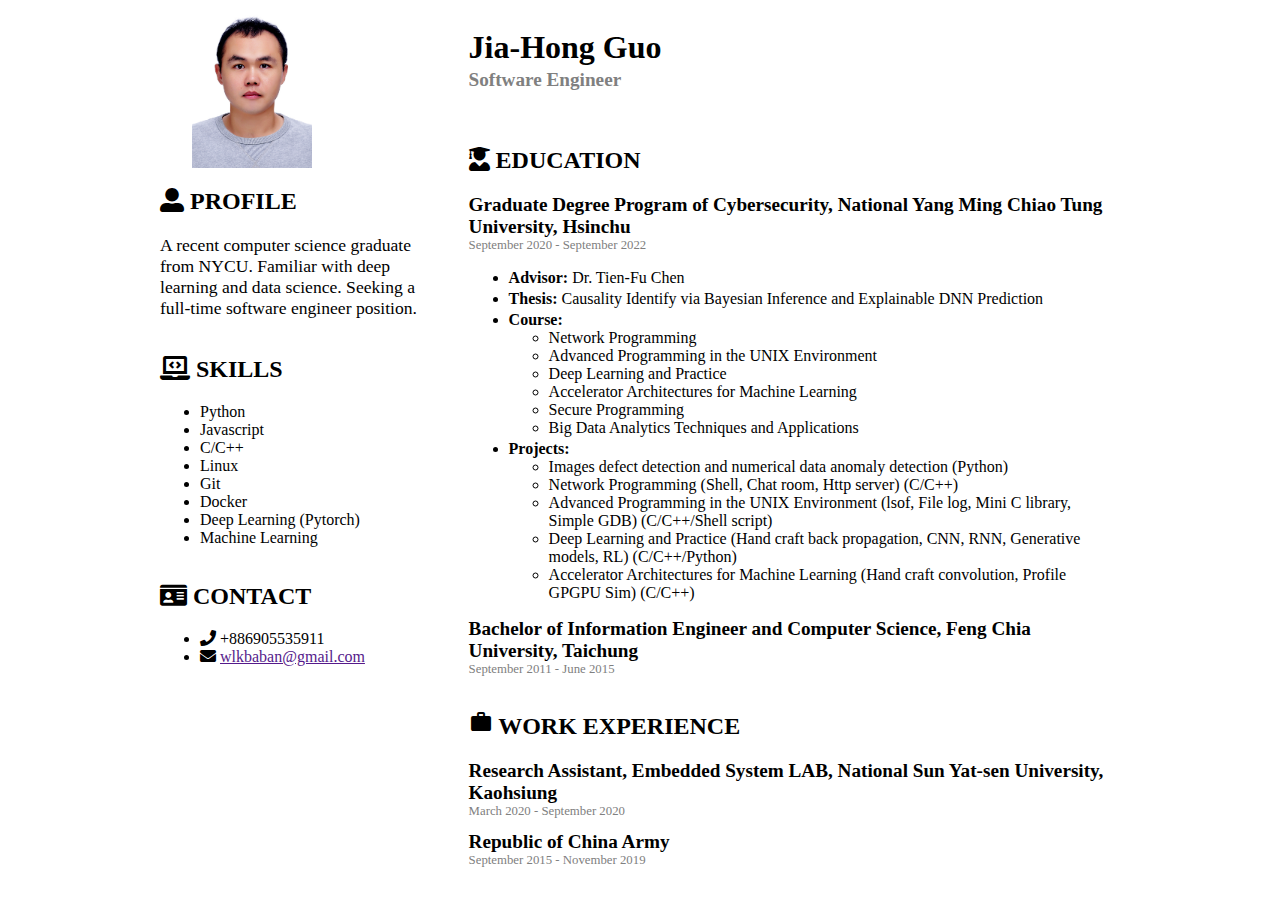
==== index.html @ f30f2ddf "Update index.html" ====
<!DOCTYPE html>
<html>
    <head>
        <link href="./style.css" rel="stylesheet">
        <link rel="stylesheet" href="https://cdnjs.cloudflare.com/ajax/libs/font-awesome/5.15.4/css/all.min.css">
        <link href="https://fonts.googleapis.com/icon?family=Material+Icons" rel="stylesheet">
        <title>Jia-Hong Guo Resume</title>
    </head>
    
    <div class="wrapper">
        <div class="left">
            <div class="photo">
                <img src="./42829.JPG" alt="Profile" class="myPhoto">
            </div>
            <div class="profile">
                <section>
                    <h2><i class='fas fa-user-alt' style='font-size:24px'></i> PROFILE</h2>
                    <p>A recent computer science graduate from NYCU. Familiar with deep learning and data science. Seeking a full-time software engineer position.</p>
                </section>
            </div>

            <div class="skill">
                <section>
                    <h2><i class='fas fa-laptop-code' style='font-size:24px'></i> SKILLS</h2>
                    <ul>
                        <li>Python</li>
                        <li>Javascript</li>
                        <li>C/C++</li> 
                        <li>Linux</li>
                        <li>Git</li>
                        <li>Docker</li>
                        <li>Deep Learning (Pytorch)</li>
                        <li>Machine Learning</li>
                    </ul>
                </section>
            </div>
            
            <div class="concat">
                <section>
                    <h2><i class="fa fa-id-card" style="font-size:24px"></i> CONTACT</h2>
                    <ul>
                        <li>
                            <i class="fa fa-phone" aria-hidden="true"></i>
                            <a > +886905535911</a>
                        </li>
                        <li>
                            <i class="fa fa-envelope" aria-hidden="true"></i>
                            <a href=""mailto:wlkbaban@gmail.com"> wlkbaban@gmail.com</a>
                        </li>
                    </ul>
                </section>
            </div>
        
        </div>

        <div class="right">
            <div class="name">
                <h1>Jia-Hong Guo</h1>
                <h3 id="h3-job">Software Engineer</h3>
                <br></br>
            </div>
            
            <div class="eduaction">
                <section>
                    <h2><i class='fas fa-user-graduate' style='font-size:24px'></i> EDUCATION</h2>
                    <h3>Graduate Degree Program of Cybersecurity, National Yang Ming Chiao Tung University, Hsinchu</h3>
                    <p id="p-year">September 2020 - September 2022</p>
                        <ul>
                            <li id="first-h">
                                <a id="bold-a">Advisor:</a> <a id="thin-a">Dr. Tien-Fu Chen</a>
                            </li>
                            <li id="first-h">
                                <a id="bold-a">Thesis:</a> <a>Causality Identify via Bayesian Inference and Explainable DNN Prediction</a>
                            </li>
                            <li id="first-h">
                                <a id="bold-a">Course:</a>
                                <ul>
                                    <li id="second-h"><a>Network Programming</a></li>
                                    <li id="second-h"><a>Advanced Programming in the UNIX Environment</a></li>
                                    <li id="second-h"><a>Deep Learning and Practice</a></li>
                                    <li id="second-h"><a>Accelerator Architectures for Machine Learning</a></li>
                                    <li id="second-h"><a>Secure Programming</a></li>
                                    <li id="second-h"><a>Big Data Analytics Techniques and Applications</a></li>
                                </ul>
                            </li>
                            <li id="first-h">
                                <a id="bold-a">Projects:</a>
                                <ul>
                                    <li id="second-h">Images defect detection and numerical data anomaly detection (Python)</li>
                                    <li id="second-h"><a>Network Programming (Shell, Chat room, Http server) (C/C++)</a></li>
                                    <li id="second-h"><a>Advanced Programming in the UNIX Environment (lsof, File log, Mini C library, Simple GDB) (C/C++/Shell script)</a></li>
                                    <li id="second-h"><a>Deep Learning and Practice (Hand craft back propagation, CNN, RNN, Generative models, RL) (C/C++/Python)</a></li>
                                    <li id="second-h"><a>Accelerator Architectures for Machine Learning (Hand craft convolution, Profile GPGPU Sim) (C/C++)</a></li>
                                </ul>
                            </li>
                        </ul>
                    <h3>Bachelor of Information Engineer and Computer Science, Feng Chia University, Taichung</h3>
                    <p id="p-year">September 2011 - June 2015</p>
                </section>
            </div>
            <div class="experience">
                <section>
                    <h2><i class="material-icons">work</i> WORK EXPERIENCE</h2>
                    <h3>Research Assistant, Embedded System LAB, National Sun Yat-sen University, Kaohsiung</h3>
                    <p id="p-year"> March 2020 - September 2020</p>
                    <h3>Republic of China Army</h3>
                    <p id="p-year">September 2015 -  November 2019</p>
                </section>
            </div>
        </div>

    </div>
</html>
---- style.css ----
pre {
    white-space: pre-wrap;
}

.wrapper{
    display: flex;
    flex-wrap: wrap;
    flex-direction: row;
    font-family: 'Times New Roman', Tahome, Geneva, Verdana, sans-serif;
    max-width: 960px;
    margin: auto;
}

.left{
    display: flex;
    flex-wrap: wrap;
    flex-direction: column;
    flex: 1.2 1 0;
}

.right{
    display: flex;
    flex-wrap: wrap;
    flex-direction: column;
    flex: 3 1 0;
    margin-left: 3em;
}

.myPhoto{
    display: block;
    margin-left: 2em;
    margin-right:auto;
    width: 7.5em;

}

h1{
    font-size: 2.0em;
    text-align: left;
}

h2 {
    font-size: 1.5em;
    padding-bottom: 0em;
}

h3 {
    font-size: 1.2em;
    margin-top: 0em;
    margin-bottom: 0em;
}

#h3-job{
    font-size:1.2em;
    margin-top: -1em;
    color: gray;

}


#p-year {
    font-size: 0.8em;
    color: gray;
}

main {
    display: grid;
    grid-template-columns: 70% 30%;
    margin-top: 3 em;
}

section {
    margin: atuo 1em 4em 2em;
}

p {
    font-size: 1.1em;
    margin-bottom: .2em auto;
    margin-top: 0em;
}

#first-h {
    font-size: 1.0em;
    margin: .2em auto;
}

#second-h {
    font-size: 1.0em;
    margin: 0em auto;
}

#bold-a {
    font-size: 1.0em;
    margin-bottom: .2em auto;
    margin-top: -1em;
    font-weight: bold;
}

ul {
    font-size: 1.0em;
    margin-top: .2em auto;
    margin-bottom: .2em auto;
    margin-left: 0em;
}
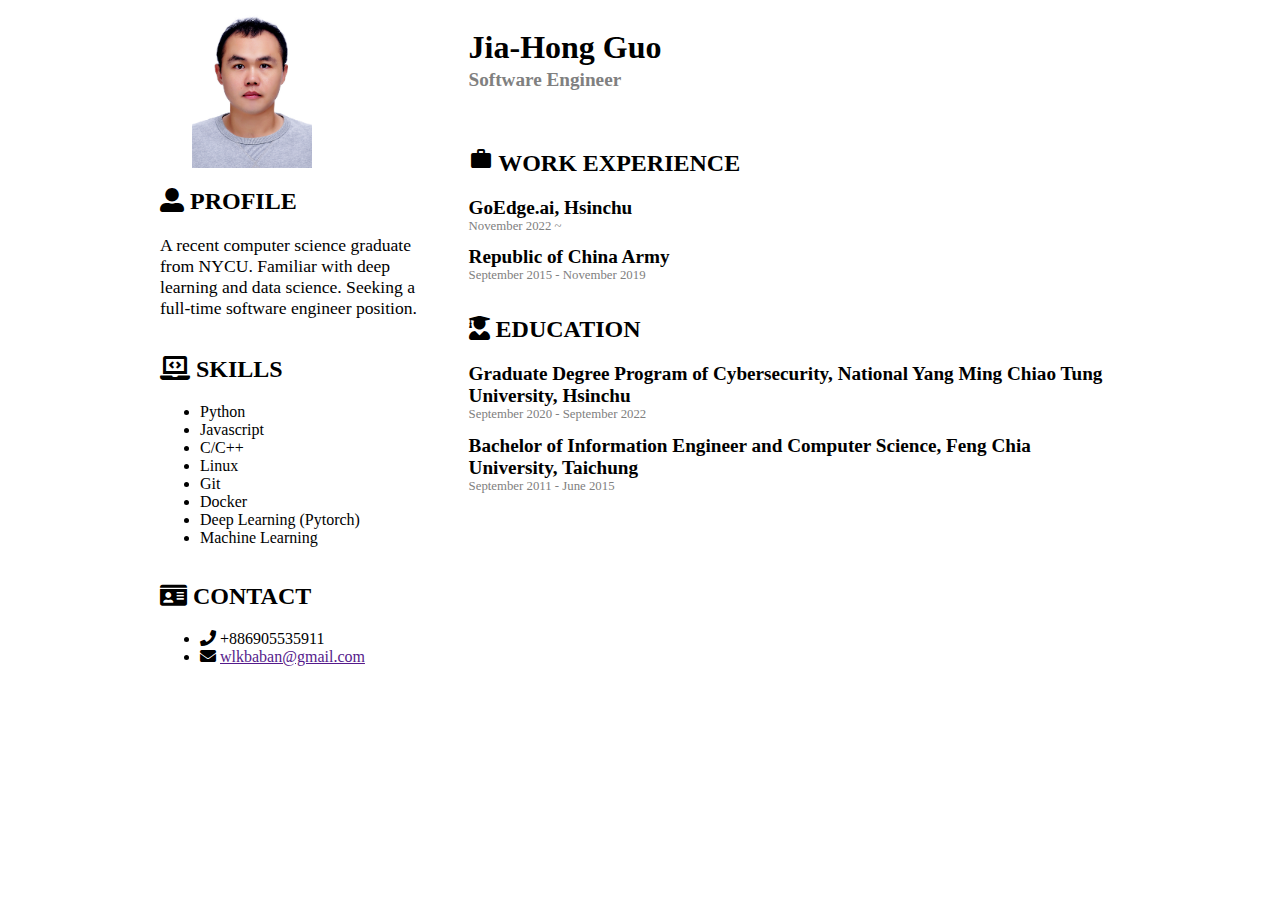
==== commit 397c404c: "Update index.html" ====
--- a/index.html
+++ b/index.html
@@ -59,54 +59,27 @@
                 <h3 id="h3-job">Software Engineer</h3>
                 <br></br>
             </div>
+
+            <div class="experience">
+                <section>
+                    <h2><i class="material-icons">work</i> WORK EXPERIENCE</h2>
+                    <h3>GoEdge.ai, Hsinchu</h3>
+                    <p id="p-year"> November 2022 ~</p>
+                    <h3>Republic of China Army</h3>
+                    <p id="p-year">September 2015 -  November 2019</p>
+                </section>
+            </div>
             
             <div class="eduaction">
                 <section>
                     <h2><i class='fas fa-user-graduate' style='font-size:24px'></i> EDUCATION</h2>
                     <h3>Graduate Degree Program of Cybersecurity, National Yang Ming Chiao Tung University, Hsinchu</h3>
                     <p id="p-year">September 2020 - September 2022</p>
-                        <ul>
-                            <li id="first-h">
-                                <a id="bold-a">Advisor:</a> <a id="thin-a">Dr. Tien-Fu Chen</a>
-                            </li>
-                            <li id="first-h">
-                                <a id="bold-a">Thesis:</a> <a>Causality Identify via Bayesian Inference and Explainable DNN Prediction</a>
-                            </li>
-                            <li id="first-h">
-                                <a id="bold-a">Course:</a>
-                                <ul>
-                                    <li id="second-h"><a>Network Programming</a></li>
-                                    <li id="second-h"><a>Advanced Programming in the UNIX Environment</a></li>
-                                    <li id="second-h"><a>Deep Learning and Practice</a></li>
-                                    <li id="second-h"><a>Accelerator Architectures for Machine Learning</a></li>
-                                    <li id="second-h"><a>Secure Programming</a></li>
-                                    <li id="second-h"><a>Big Data Analytics Techniques and Applications</a></li>
-                                </ul>
-                            </li>
-                            <li id="first-h">
-                                <a id="bold-a">Projects:</a>
-                                <ul>
-                                    <li id="second-h">Images defect detection and numerical data anomaly detection (Python)</li>
-                                    <li id="second-h"><a>Network Programming (Shell, Chat room, Http server) (C/C++)</a></li>
-                                    <li id="second-h"><a>Advanced Programming in the UNIX Environment (lsof, File log, Mini C library, Simple GDB) (C/C++/Shell script)</a></li>
-                                    <li id="second-h"><a>Deep Learning and Practice (Hand craft back propagation, CNN, RNN, Generative models, RL) (C/C++/Python)</a></li>
-                                    <li id="second-h"><a>Accelerator Architectures for Machine Learning (Hand craft convolution, Profile GPGPU Sim) (C/C++)</a></li>
-                                </ul>
-                            </li>
-                        </ul>
                     <h3>Bachelor of Information Engineer and Computer Science, Feng Chia University, Taichung</h3>
                     <p id="p-year">September 2011 - June 2015</p>
                 </section>
             </div>
-            <div class="experience">
-                <section>
-                    <h2><i class="material-icons">work</i> WORK EXPERIENCE</h2>
-                    <h3>Research Assistant, Embedded System LAB, National Sun Yat-sen University, Kaohsiung</h3>
-                    <p id="p-year"> March 2020 - September 2020</p>
-                    <h3>Republic of China Army</h3>
-                    <p id="p-year">September 2015 -  November 2019</p>
-                </section>
-            </div>
+            
         </div>
 
     </div>
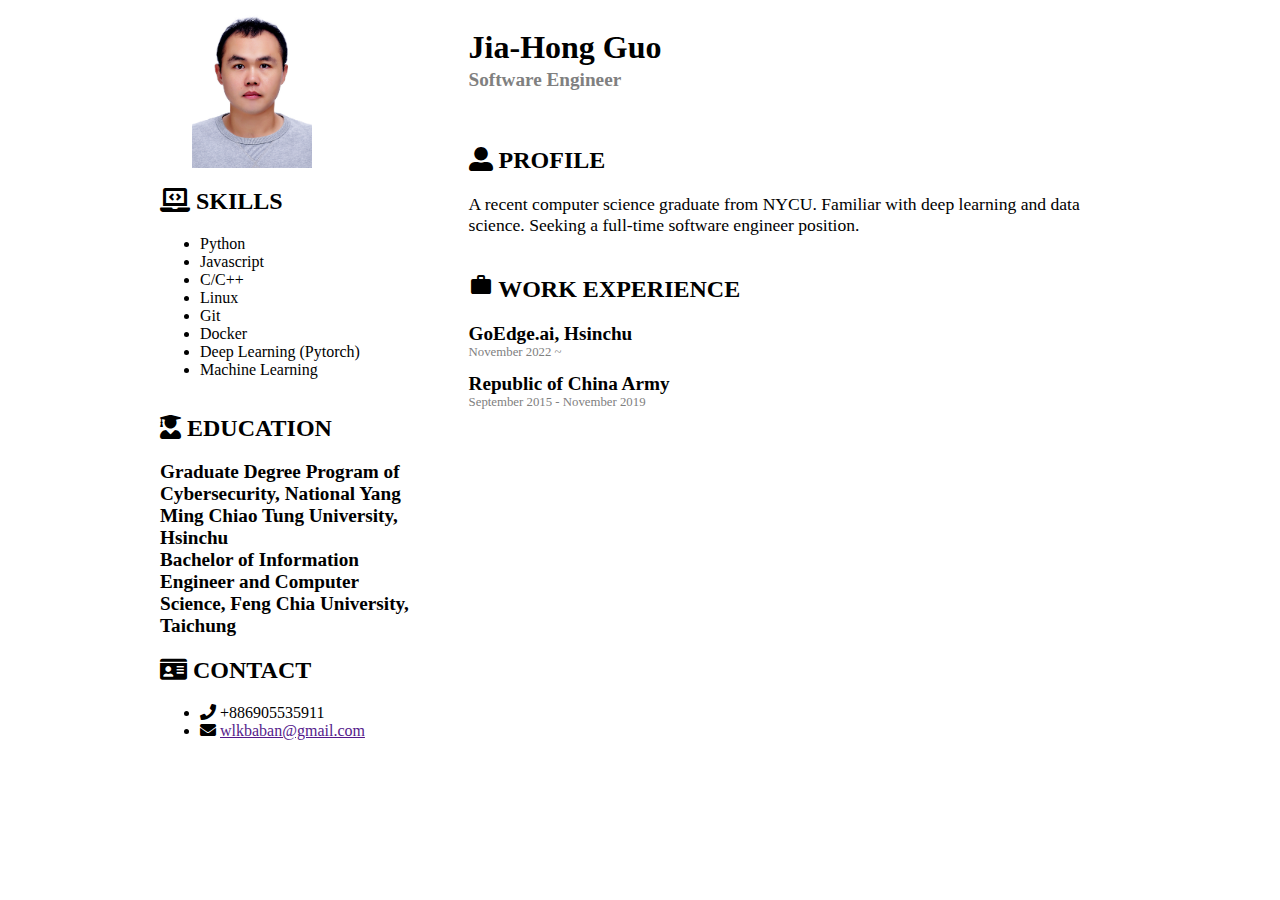
==== commit b5b5cac3: "Update index.html" ====
--- a/index.html
+++ b/index.html
@@ -11,12 +11,6 @@
         <div class="left">
             <div class="photo">
                 <img src="./42829.JPG" alt="Profile" class="myPhoto">
-            </div>
-            <div class="profile">
-                <section>
-                    <h2><i class='fas fa-user-alt' style='font-size:24px'></i> PROFILE</h2>
-                    <p>A recent computer science graduate from NYCU. Familiar with deep learning and data science. Seeking a full-time software engineer position.</p>
-                </section>
             </div>
 
             <div class="skill">
@@ -32,6 +26,14 @@
                         <li>Deep Learning (Pytorch)</li>
                         <li>Machine Learning</li>
                     </ul>
+                </section>
+            </div>
+            
+            <div class="eduaction">
+                <section>
+                    <h2><i class='fas fa-user-graduate' style='font-size:24px'></i> EDUCATION</h2>
+                    <h3>Graduate Degree Program of Cybersecurity, National Yang Ming Chiao Tung University, Hsinchu</h3>
+                    <h3>Bachelor of Information Engineer and Computer Science, Feng Chia University, Taichung</h3>
                 </section>
             </div>
             
@@ -60,6 +62,13 @@
                 <br></br>
             </div>
 
+            <div class="profile">
+                <section>
+                    <h2><i class='fas fa-user-alt' style='font-size:24px'></i> PROFILE</h2>
+                    <p>A recent computer science graduate from NYCU. Familiar with deep learning and data science. Seeking a full-time software engineer position.</p>
+                </section>
+            </div>
+
             <div class="experience">
                 <section>
                     <h2><i class="material-icons">work</i> WORK EXPERIENCE</h2>
@@ -70,15 +79,7 @@
                 </section>
             </div>
             
-            <div class="eduaction">
-                <section>
-                    <h2><i class='fas fa-user-graduate' style='font-size:24px'></i> EDUCATION</h2>
-                    <h3>Graduate Degree Program of Cybersecurity, National Yang Ming Chiao Tung University, Hsinchu</h3>
-                    <p id="p-year">September 2020 - September 2022</p>
-                    <h3>Bachelor of Information Engineer and Computer Science, Feng Chia University, Taichung</h3>
-                    <p id="p-year">September 2011 - June 2015</p>
-                </section>
-            </div>
+            
             
         </div>
 
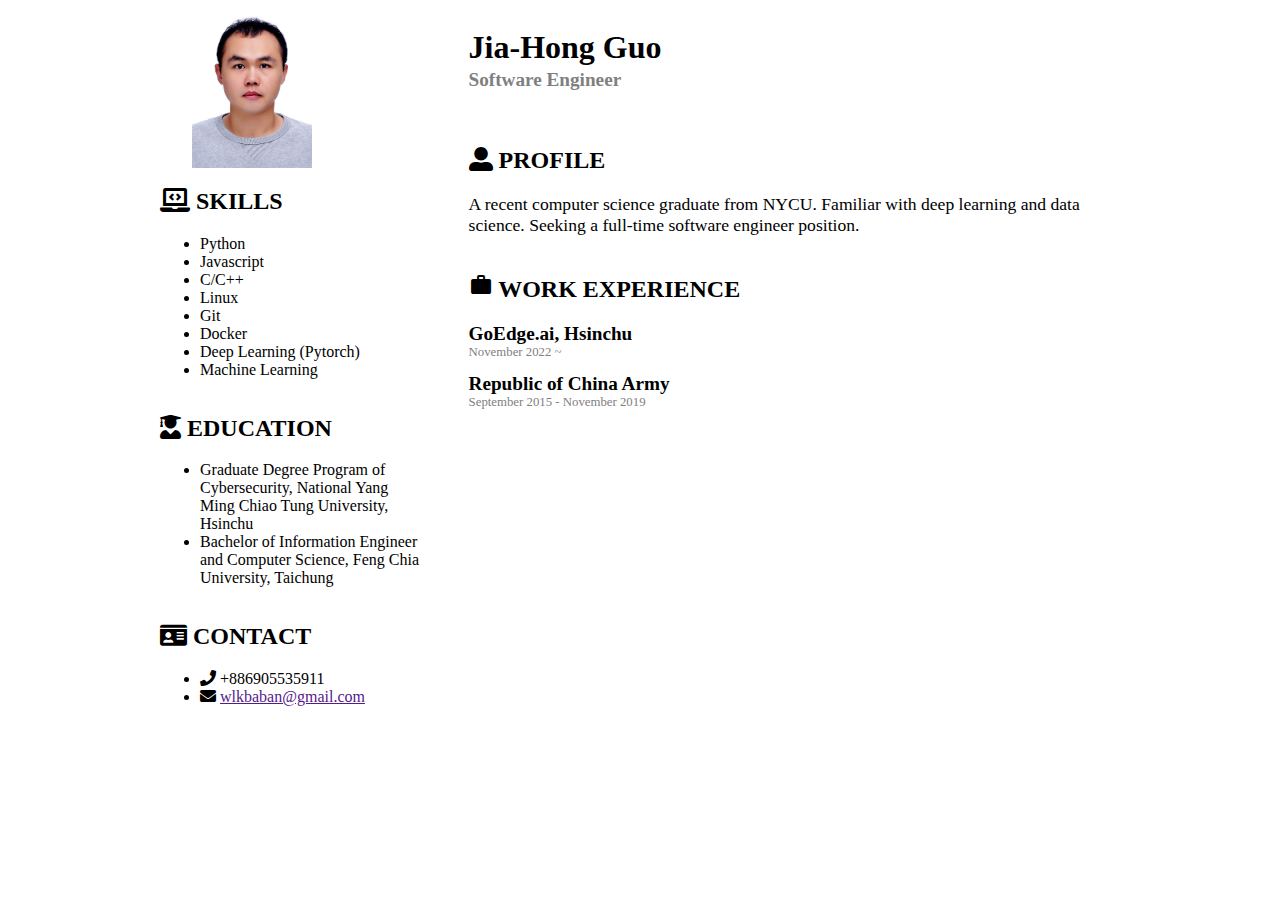
==== commit eb19423e: "Update index.html" ====
--- a/index.html
+++ b/index.html
@@ -32,8 +32,10 @@
             <div class="eduaction">
                 <section>
                     <h2><i class='fas fa-user-graduate' style='font-size:24px'></i> EDUCATION</h2>
-                    <h3>Graduate Degree Program of Cybersecurity, National Yang Ming Chiao Tung University, Hsinchu</h3>
-                    <h3>Bachelor of Information Engineer and Computer Science, Feng Chia University, Taichung</h3>
+                    <ul>
+                        <li>Graduate Degree Program of Cybersecurity, National Yang Ming Chiao Tung University, Hsinchu</li>
+                        <li>Bachelor of Information Engineer and Computer Science, Feng Chia University, Taichung</li>
+                    </ul>
                 </section>
             </div>
             
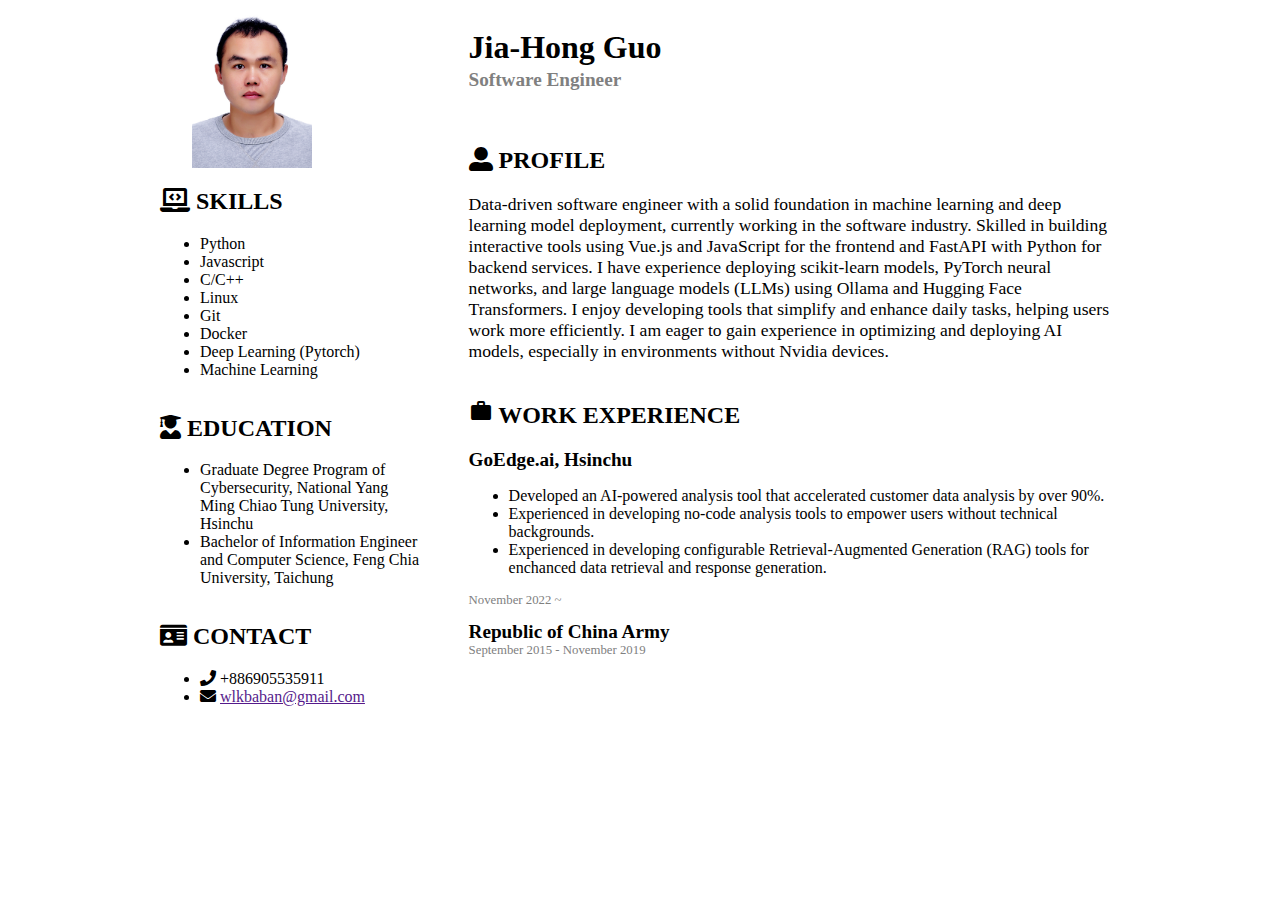
==== commit 10948e57: "Update index.html" ====
--- a/index.html
+++ b/index.html
@@ -67,7 +67,11 @@
             <div class="profile">
                 <section>
                     <h2><i class='fas fa-user-alt' style='font-size:24px'></i> PROFILE</h2>
-                    <p>A recent computer science graduate from NYCU. Familiar with deep learning and data science. Seeking a full-time software engineer position.</p>
+                    <p>Data-driven software engineer with a solid foundation in machine learning and deep learning model deployment, 
+                        currently working in the software industry. Skilled in building interactive tools using Vue.js and JavaScript for the frontend and FastAPI with Python for backend services. 
+                        I have experience deploying scikit-learn models, PyTorch neural networks, and large language models (LLMs) using Ollama and Hugging Face Transformers. 
+                        I enjoy developing tools that simplify and enhance daily tasks, helping users work more efficiently. I am eager to gain experience in optimizing and deploying AI models, especially in environments without Nvidia devices.
+                    </p>
                 </section>
             </div>
 
@@ -75,6 +79,11 @@
                 <section>
                     <h2><i class="material-icons">work</i> WORK EXPERIENCE</h2>
                     <h3>GoEdge.ai, Hsinchu</h3>
+                    <ul>
+                        <li>Developed an AI-powered analysis tool that accelerated customer data analysis by over 90%.</li>
+                        <li>Experienced in developing no-code analysis tools to empower users without technical backgrounds.</li>
+                        <li>Experienced in developing configurable Retrieval-Augmented Generation (RAG) tools for enchanced data retrieval and response generation.</li>
+                    </ul>
                     <p id="p-year"> November 2022 ~</p>
                     <h3>Republic of China Army</h3>
                     <p id="p-year">September 2015 -  November 2019</p>
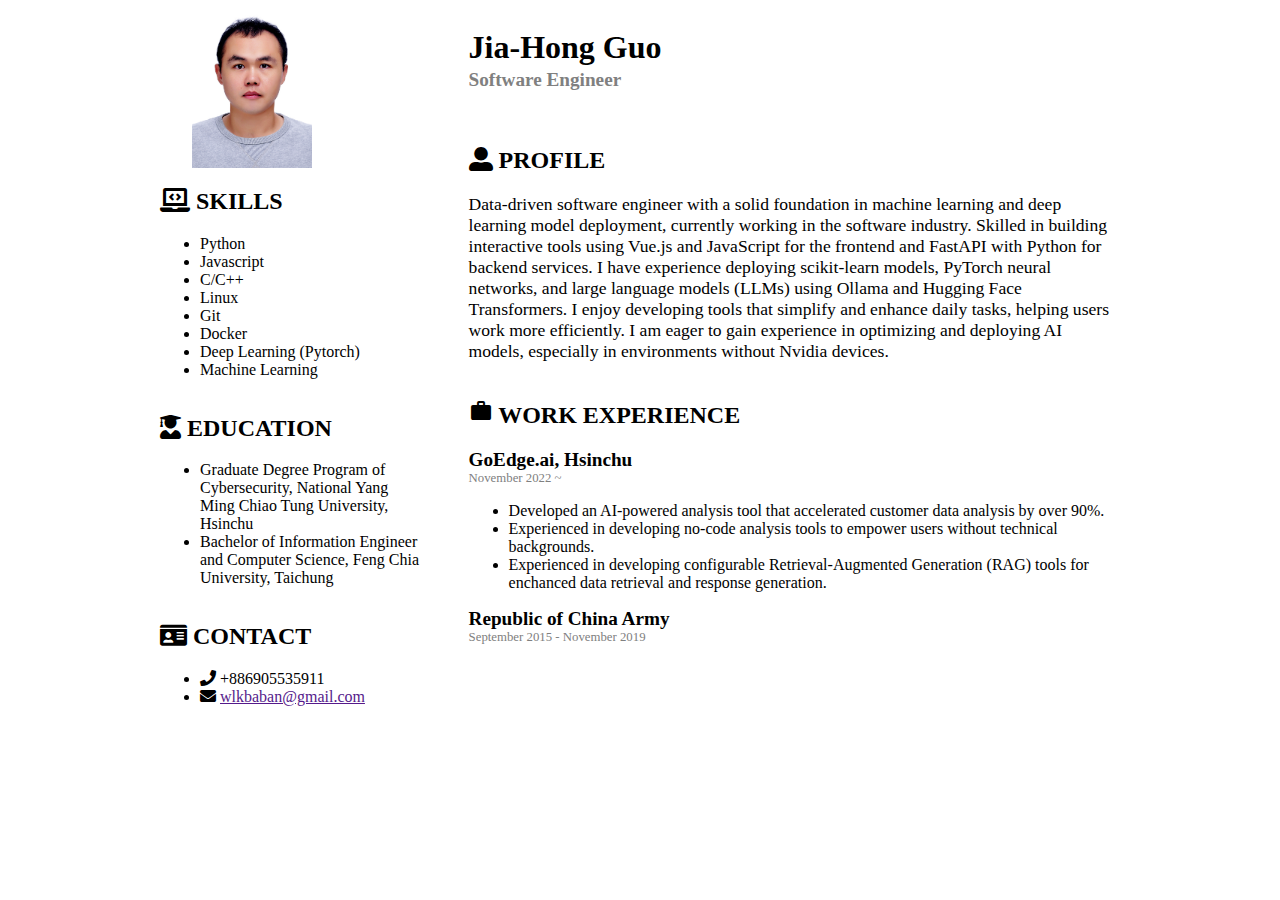
==== commit 0a10abda: "Update index.html" ====
--- a/index.html
+++ b/index.html
@@ -79,12 +79,13 @@
                 <section>
                     <h2><i class="material-icons">work</i> WORK EXPERIENCE</h2>
                     <h3>GoEdge.ai, Hsinchu</h3>
+                    <p id="p-year"> November 2022 ~</p>
                     <ul>
                         <li>Developed an AI-powered analysis tool that accelerated customer data analysis by over 90%.</li>
                         <li>Experienced in developing no-code analysis tools to empower users without technical backgrounds.</li>
                         <li>Experienced in developing configurable Retrieval-Augmented Generation (RAG) tools for enchanced data retrieval and response generation.</li>
                     </ul>
-                    <p id="p-year"> November 2022 ~</p>
+                    
                     <h3>Republic of China Army</h3>
                     <p id="p-year">September 2015 -  November 2019</p>
                 </section>
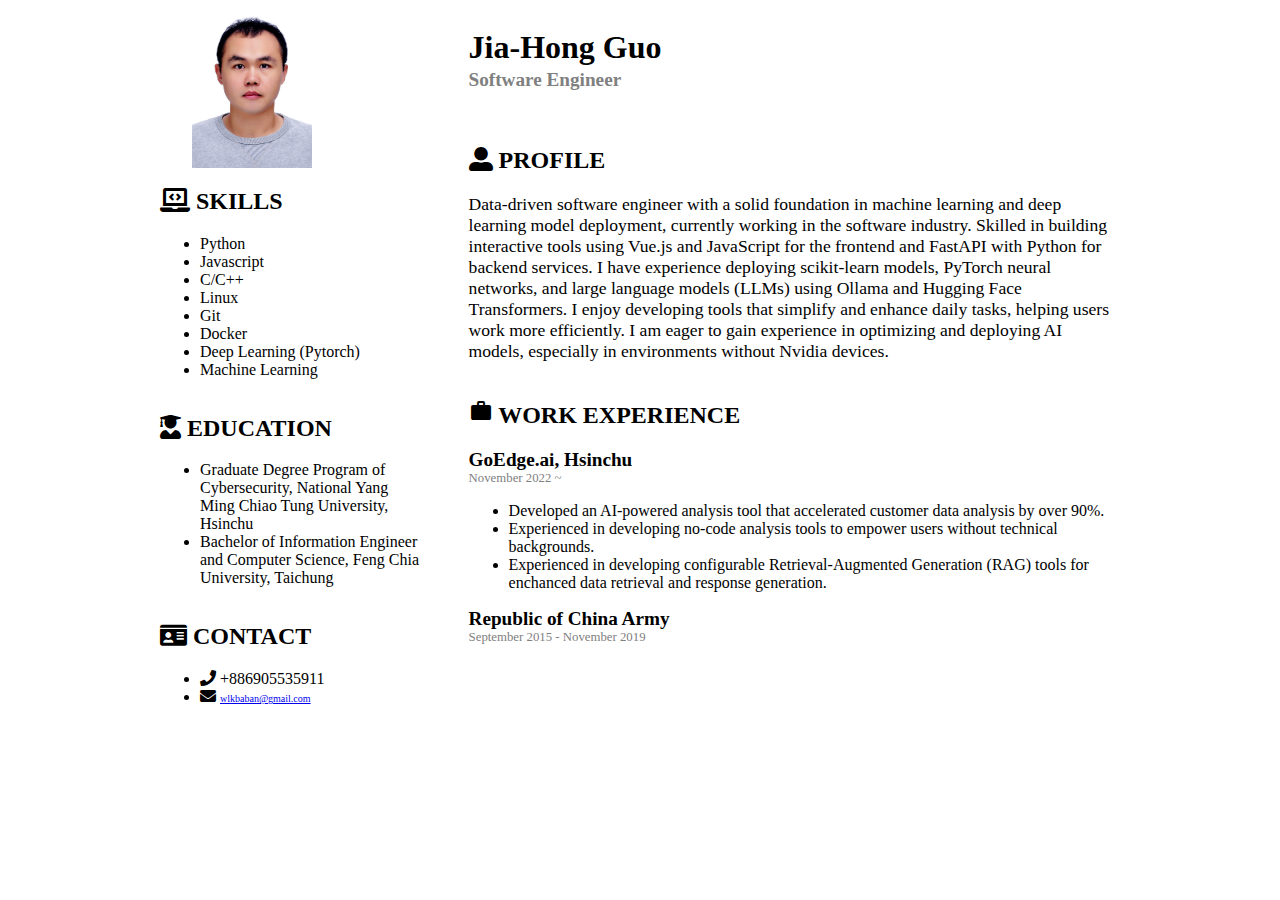
==== commit ac3918d0: "Update index.html" ====
--- a/index.html
+++ b/index.html
@@ -49,7 +49,7 @@
                         </li>
                         <li>
                             <i class="fa fa-envelope" aria-hidden="true"></i>
-                            <a href=""mailto:wlkbaban@gmail.com"> wlkbaban@gmail.com</a>
+                            <a href="mailto:wlkbaban@gmail.com" style="font-size:10px"> wlkbaban@gmail.com</a>
                         </li>
                     </ul>
                 </section>
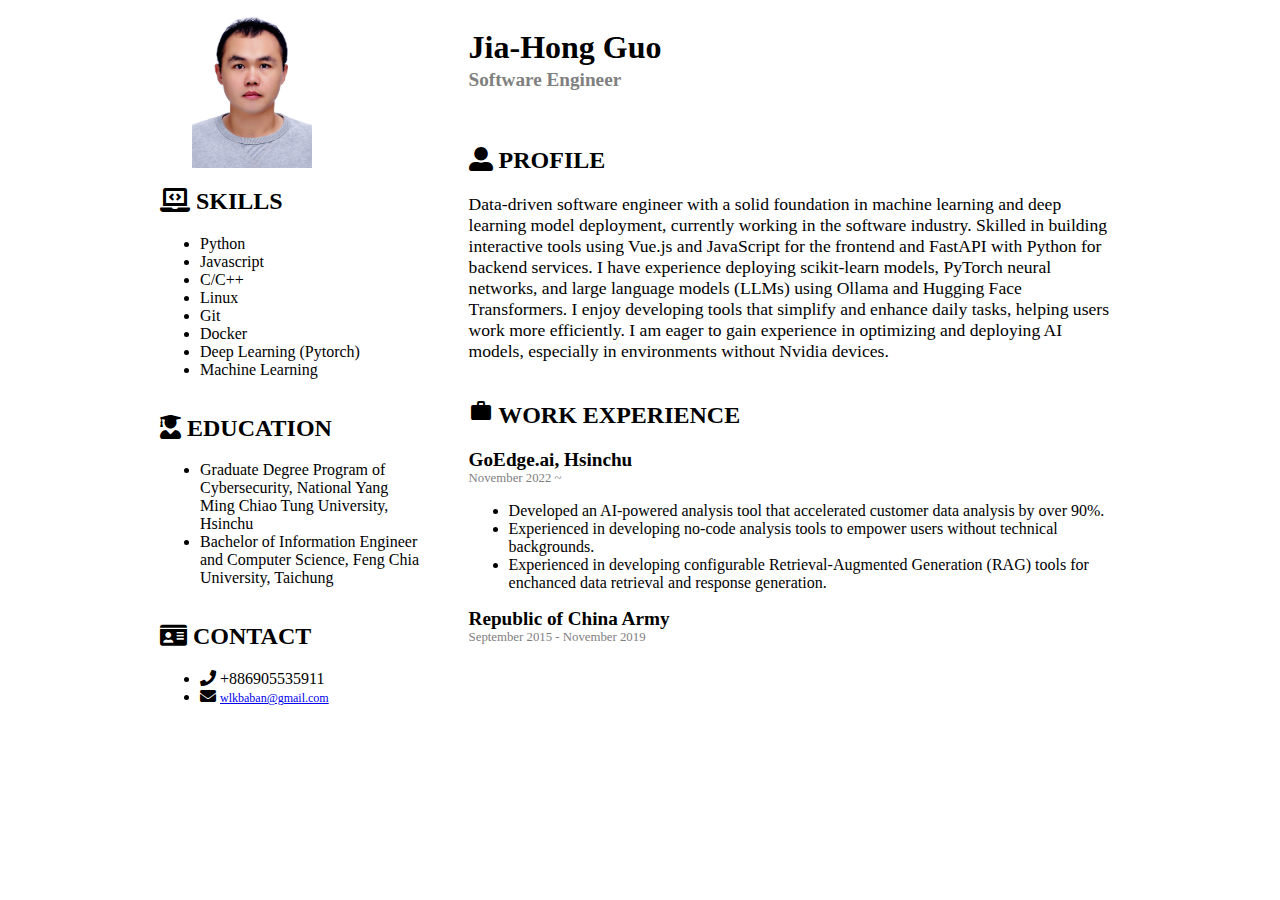
==== commit 78a122a7: "Update index.html" ====
--- a/index.html
+++ b/index.html
@@ -49,7 +49,7 @@
                         </li>
                         <li>
                             <i class="fa fa-envelope" aria-hidden="true"></i>
-                            <a href="mailto:wlkbaban@gmail.com" style="font-size:10px"> wlkbaban@gmail.com</a>
+                            <a href="mailto:wlkbaban@gmail.com" style="font-size:12px"> wlkbaban@gmail.com</a>
                         </li>
                     </ul>
                 </section>
